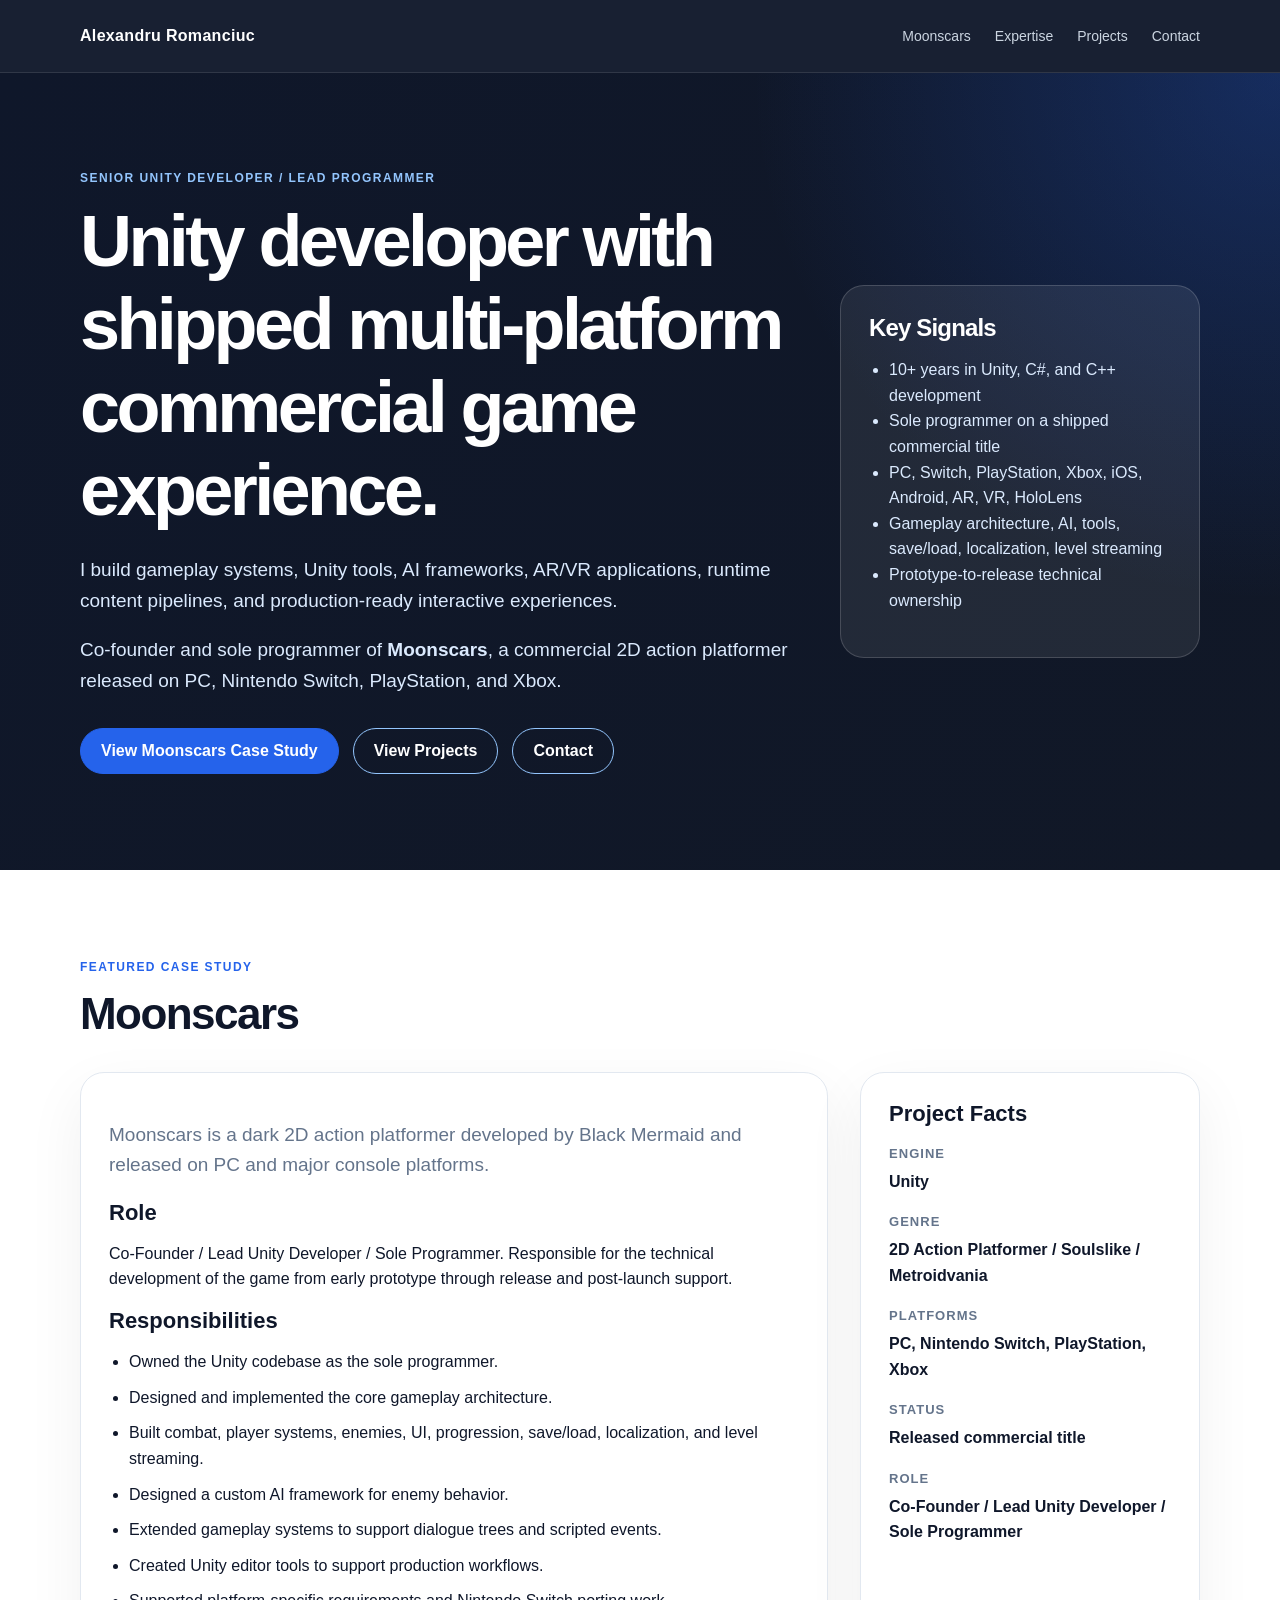
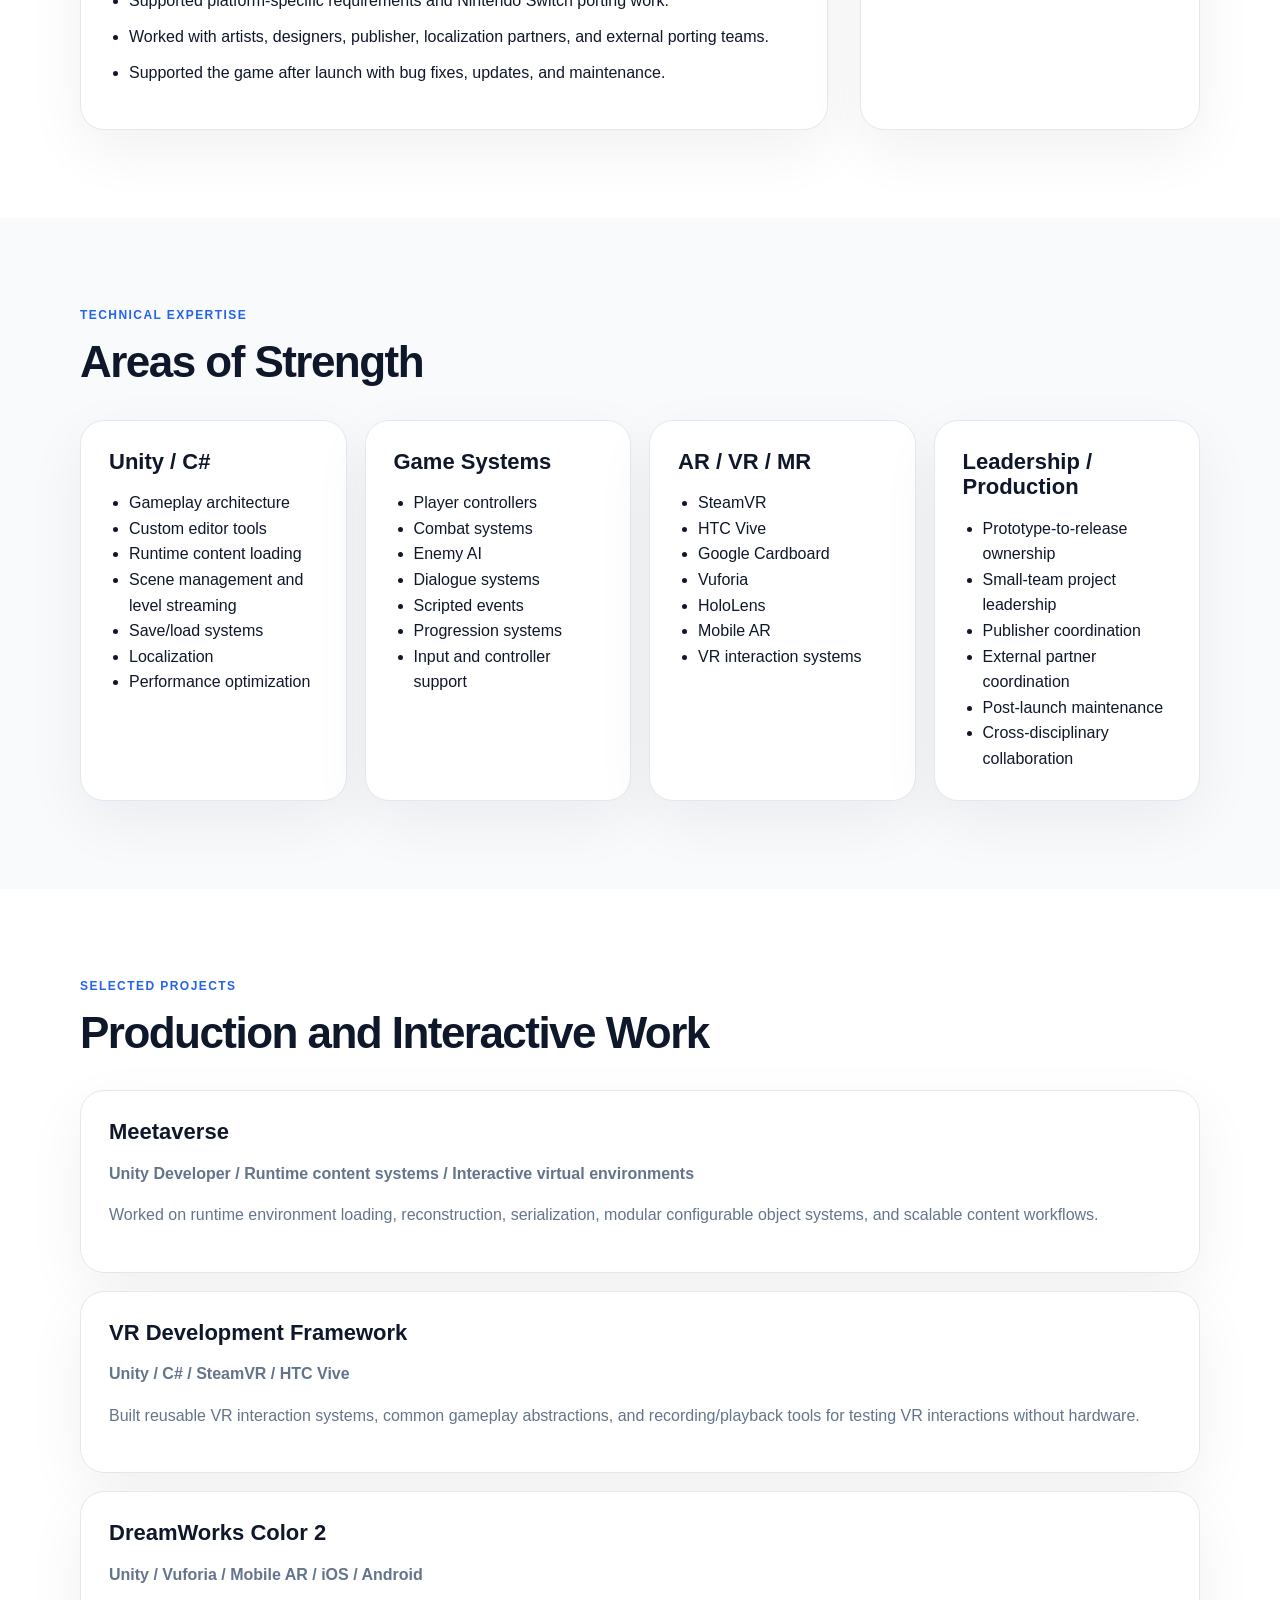
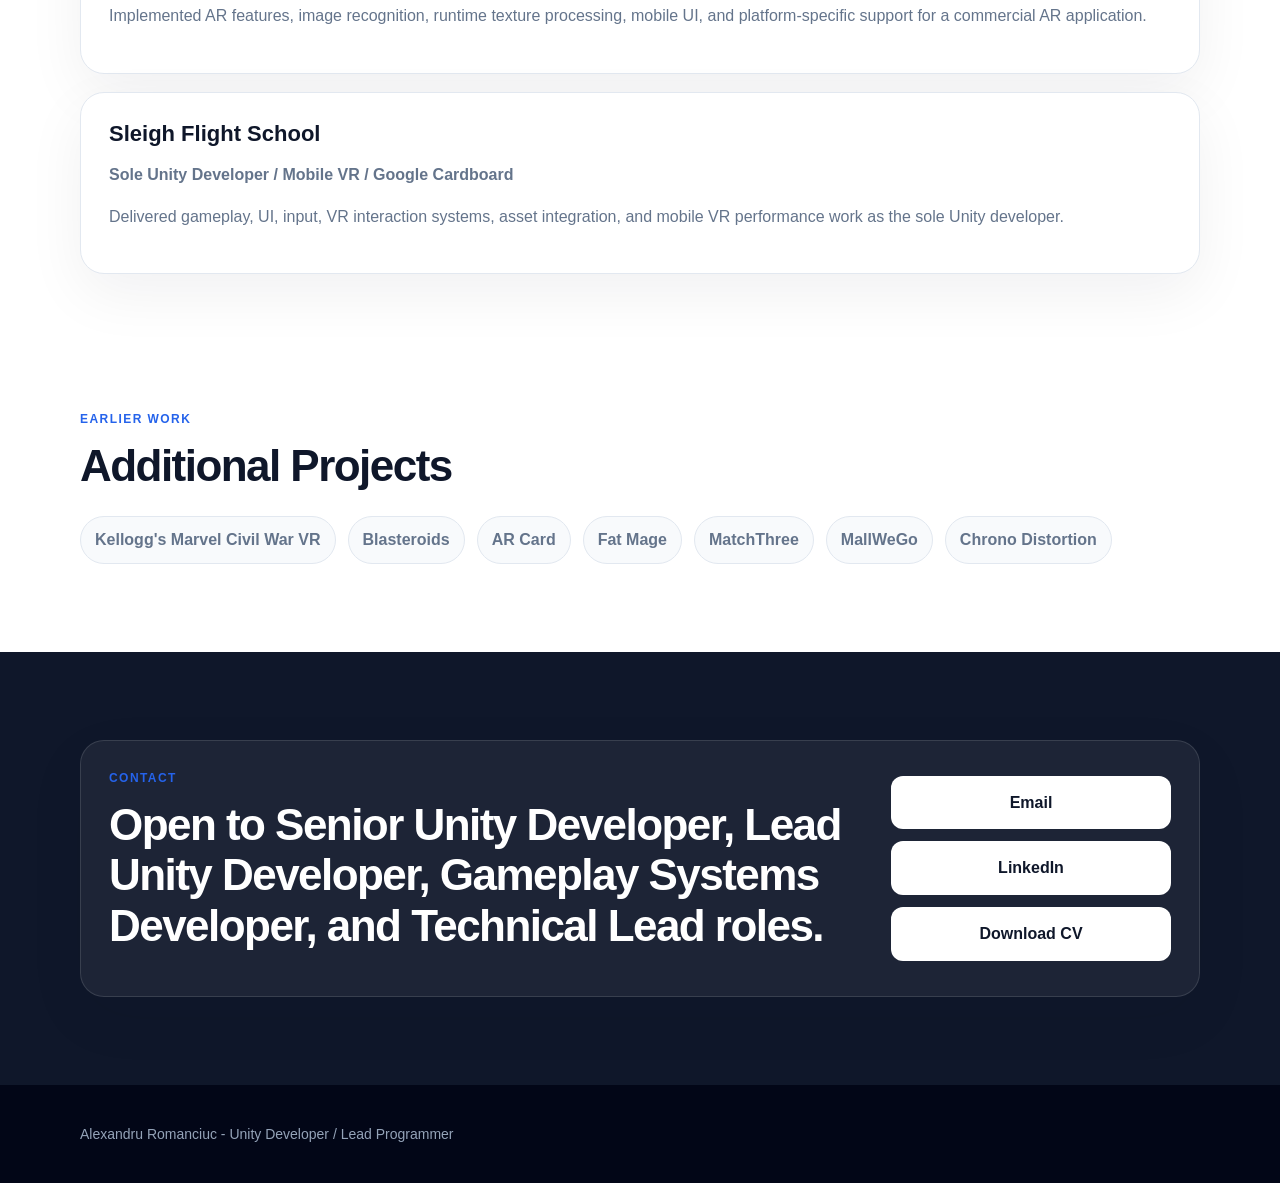
==== demo4/index.html @ 5ffbbf89 "demo4 page" ====
<!DOCTYPE html>
<html lang="en">
<head>
  <meta charset="UTF-8" />
  <meta name="viewport" content="width=device-width, initial-scale=1.0" />
  <title>Alexandru Romanciuc - Senior Unity Developer</title>
  <link rel="stylesheet" href="styles.css" />
</head>
<body>

<header class="site-header">
  <div class="container header-inner">
    <div class="logo">Alexandru Romanciuc</div>

    <nav class="nav">
      <a href="#moonscars">Moonscars</a>
      <a href="#expertise">Expertise</a>
      <a href="#projects">Projects</a>
      <a href="#contact">Contact</a>
    </nav>
  </div>
</header>

<main>

<section class="hero">
  <div class="container hero-grid">
    <div class="hero-content">
      <p class="eyebrow">Senior Unity Developer / Lead Programmer</p>

      <h1>Unity developer with shipped multi-platform commercial game experience.</h1>

      <p class="lead">
        I build gameplay systems, Unity tools, AI frameworks, AR/VR applications,
        runtime content pipelines, and production-ready interactive experiences.
      </p>

      <p class="lead">
        Co-founder and sole programmer of <strong>Moonscars</strong>, a commercial
        2D action platformer released on PC, Nintendo Switch, PlayStation, and Xbox.
      </p>

      <div class="actions">
        <a class="button primary" href="#moonscars">View Moonscars Case Study</a>
        <a class="button" href="#projects">View Projects</a>
        <a class="button" href="#contact">Contact</a>
      </div>
    </div>

    <aside class="hero-card">
      <h2>Key Signals</h2>
      <ul>
        <li>10+ years in Unity, C#, and C++ development</li>
        <li>Sole programmer on a shipped commercial title</li>
        <li>PC, Switch, PlayStation, Xbox, iOS, Android, AR, VR, HoloLens</li>
        <li>Gameplay architecture, AI, tools, save/load, localization, level streaming</li>
        <li>Prototype-to-release technical ownership</li>
      </ul>
    </aside>
  </div>
</section>

<section class="section" id="moonscars">
  <div class="container">
    <p class="eyebrow">Featured Case Study</p>
    <h2>Moonscars</h2>

    <div class="case-grid">
      <div class="case-main">
        <p class="large-text">
          Moonscars is a dark 2D action platformer developed by Black Mermaid and
          released on PC and major console platforms.
        </p>

        <h3>Role</h3>
        <p>
          Co-Founder / Lead Unity Developer / Sole Programmer.
          Responsible for the technical development of the game from early prototype
          through release and post-launch support.
        </p>

        <h3>Responsibilities</h3>
        <ul class="check-list">
          <li>Owned the Unity codebase as the sole programmer.</li>
          <li>Designed and implemented the core gameplay architecture.</li>
          <li>Built combat, player systems, enemies, UI, progression, save/load, localization, and level streaming.</li>
          <li>Designed a custom AI framework for enemy behavior.</li>
          <li>Extended gameplay systems to support dialogue trees and scripted events.</li>
          <li>Created Unity editor tools to support production workflows.</li>
          <li>Supported platform-specific requirements and Nintendo Switch porting work.</li>
          <li>Worked with artists, designers, publisher, localization partners, and external porting teams.</li>
          <li>Supported the game after launch with bug fixes, updates, and maintenance.</li>
        </ul>
      </div>

      <aside class="fact-card">
        <h3>Project Facts</h3>

        <dl>
          <dt>Engine</dt>
          <dd>Unity</dd>

          <dt>Genre</dt>
          <dd>2D Action Platformer / Soulslike / Metroidvania</dd>

          <dt>Platforms</dt>
          <dd>PC, Nintendo Switch, PlayStation, Xbox</dd>

          <dt>Status</dt>
          <dd>Released commercial title</dd>

          <dt>Role</dt>
          <dd>Co-Founder / Lead Unity Developer / Sole Programmer</dd>
        </dl>
      </aside>
    </div>
  </div>
</section>

<section class="section alt" id="expertise">
  <div class="container">
    <p class="eyebrow">Technical Expertise</p>
    <h2>Areas of Strength</h2>

    <div class="expertise-grid">
      <article class="card">
        <h3>Unity / C#</h3>
        <ul>
          <li>Gameplay architecture</li>
          <li>Custom editor tools</li>
          <li>Runtime content loading</li>
          <li>Scene management and level streaming</li>
          <li>Save/load systems</li>
          <li>Localization</li>
          <li>Performance optimization</li>
        </ul>
      </article>

      <article class="card">
        <h3>Game Systems</h3>
        <ul>
          <li>Player controllers</li>
          <li>Combat systems</li>
          <li>Enemy AI</li>
          <li>Dialogue systems</li>
          <li>Scripted events</li>
          <li>Progression systems</li>
          <li>Input and controller support</li>
        </ul>
      </article>

      <article class="card">
        <h3>AR / VR / MR</h3>
        <ul>
          <li>SteamVR</li>
          <li>HTC Vive</li>
          <li>Google Cardboard</li>
          <li>Vuforia</li>
          <li>HoloLens</li>
          <li>Mobile AR</li>
          <li>VR interaction systems</li>
        </ul>
      </article>

      <article class="card">
        <h3>Leadership / Production</h3>
        <ul>
          <li>Prototype-to-release ownership</li>
          <li>Small-team project leadership</li>
          <li>Publisher coordination</li>
          <li>External partner coordination</li>
          <li>Post-launch maintenance</li>
          <li>Cross-disciplinary collaboration</li>
        </ul>
      </article>
    </div>
  </div>
</section>

<section class="section" id="projects">
  <div class="container">
    <p class="eyebrow">Selected Projects</p>
    <h2>Production and Interactive Work</h2>

    <div class="project-list">
      <article class="project">
        <h3>Meetaverse</h3>
        <p class="meta">Unity Developer / Runtime content systems / Interactive virtual environments</p>
        <p>
          Worked on runtime environment loading, reconstruction, serialization,
          modular configurable object systems, and scalable content workflows.
        </p>
      </article>

      <article class="project">
        <h3>VR Development Framework</h3>
        <p class="meta">Unity / C# / SteamVR / HTC Vive</p>
        <p>
          Built reusable VR interaction systems, common gameplay abstractions,
          and recording/playback tools for testing VR interactions without hardware.
        </p>
      </article>

      <article class="project">
        <h3>DreamWorks Color 2</h3>
        <p class="meta">Unity / Vuforia / Mobile AR / iOS / Android</p>
        <p>
          Implemented AR features, image recognition, runtime texture processing,
          mobile UI, and platform-specific support for a commercial AR application.
        </p>
      </article>

      <article class="project">
        <h3>Sleigh Flight School</h3>
        <p class="meta">Sole Unity Developer / Mobile VR / Google Cardboard</p>
        <p>
          Delivered gameplay, UI, input, VR interaction systems, asset integration,
          and mobile VR performance work as the sole Unity developer.
        </p>
      </article>
    </div>
  </div>
</section>

<section class="section compact">
  <div class="container">
    <p class="eyebrow">Earlier Work</p>
    <h2>Additional Projects</h2>

    <div class="tags">
      <span>Kellogg's Marvel Civil War VR</span>
      <span>Blasteroids</span>
      <span>AR Card</span>
      <span>Fat Mage</span>
      <span>MatchThree</span>
      <span>MallWeGo</span>
      <span>Chrono Distortion</span>
    </div>
  </div>
</section>

<section class="section contact" id="contact">
  <div class="container contact-box">
    <div>
      <p class="eyebrow">Contact</p>
      <h2>Open to Senior Unity Developer, Lead Unity Developer, Gameplay Systems Developer, and Technical Lead roles.</h2>
    </div>

    <div class="contact-links">
      <a href="mailto:alex@example.com">Email</a>
      <a href="#">LinkedIn</a>
      <a href="#">Download CV</a>
    </div>
  </div>
</section>

</main>

<footer class="footer">
  <div class="container">
    <p>Alexandru Romanciuc - Unity Developer / Lead Programmer</p>
  </div>
</footer>

</body>
</html>
---- demo4/styles.css ----
:root {
  --bg: #0f172a;
  --bg-dark: #020617;
  --panel: #ffffff;
  --panel-soft: #f8fafc;
  --text: #0f172a;
  --muted: #64748b;
  --line: #e2e8f0;
  --accent: #2563eb;
  --accent-dark: #1d4ed8;
  --white: #ffffff;
}

* {
  box-sizing: border-box;
}

html {
  scroll-behavior: smooth;
}

body {
  margin: 0;
  font-family: Arial, Helvetica, sans-serif;
  color: var(--text);
  background: var(--panel);
  line-height: 1.6;
}

a {
  color: inherit;
  text-decoration: none;
}

.container {
  width: min(1120px, calc(100% - 40px));
  margin: 0 auto;
}

.site-header {
  position: sticky;
  top: 0;
  z-index: 20;
  background: rgba(15, 23, 42, 0.96);
  color: var(--white);
  border-bottom: 1px solid rgba(255, 255, 255, 0.1);
}

.header-inner {
  min-height: 72px;
  display: flex;
  align-items: center;
  justify-content: space-between;
}

.logo {
  font-weight: 700;
  letter-spacing: 0.02em;
}

.nav {
  display: flex;
  gap: 24px;
  font-size: 14px;
}

.nav a {
  color: #cbd5e1;
}

.nav a:hover {
  color: var(--white);
}

.hero {
  background:
    radial-gradient(circle at top right, rgba(37, 99, 235, 0.28), transparent 35%),
    linear-gradient(135deg, #0f172a, #111827);
  color: var(--white);
  padding: 96px 0;
}

.hero-grid {
  display: grid;
  grid-template-columns: minmax(0, 1fr) 360px;
  gap: 48px;
  align-items: center;
}

.eyebrow {
  margin: 0 0 12px;
  color: var(--accent);
  font-weight: 700;
  text-transform: uppercase;
  letter-spacing: 0.12em;
  font-size: 12px;
}

.hero .eyebrow {
  color: #93c5fd;
}

h1,
h2,
h3 {
  line-height: 1.15;
  margin-top: 0;
}

h1 {
  font-size: clamp(42px, 6vw, 72px);
  margin-bottom: 24px;
  letter-spacing: -0.05em;
}

h2 {
  font-size: clamp(30px, 4vw, 44px);
  margin-bottom: 16px;
  letter-spacing: -0.035em;
}

h3 {
  font-size: 22px;
  margin-bottom: 12px;
}

.lead {
  max-width: 760px;
  font-size: 19px;
  color: #dbeafe;
}

.large-text {
  font-size: 19px;
  color: var(--muted);
}

.actions {
  display: flex;
  flex-wrap: wrap;
  gap: 14px;
  margin-top: 32px;
}

.button {
  display: inline-flex;
  align-items: center;
  justify-content: center;
  min-height: 46px;
  padding: 0 20px;
  border: 1px solid #93c5fd;
  border-radius: 999px;
  color: var(--white);
  font-weight: 700;
}

.button.primary {
  background: var(--accent);
  border-color: var(--accent);
}

.button:hover {
  background: rgba(255, 255, 255, 0.1);
}

.button.primary:hover {
  background: var(--accent-dark);
}

.hero-card {
  background: rgba(255, 255, 255, 0.08);
  border: 1px solid rgba(255, 255, 255, 0.16);
  border-radius: 24px;
  padding: 28px;
}

.hero-card h2 {
  font-size: 24px;
}

.hero-card ul {
  padding-left: 20px;
  color: #dbeafe;
}

.section {
  padding: 88px 0;
}

.section.alt {
  background: var(--panel-soft);
}

.section.compact {
  padding-top: 48px;
}

.case-grid {
  display: grid;
  grid-template-columns: minmax(0, 1fr) 340px;
  gap: 32px;
  margin-top: 32px;
}

.case-main,
.fact-card,
.card,
.project,
.contact-box {
  background: var(--panel);
  border: 1px solid var(--line);
  border-radius: 24px;
  padding: 28px;
  box-shadow: 0 20px 60px rgba(15, 23, 42, 0.06);
}

.check-list {
  padding-left: 20px;
}

.check-list li {
  margin-bottom: 10px;
}

.fact-card dl {
  margin: 0;
}

.fact-card dt {
  margin-top: 18px;
  font-size: 13px;
  color: var(--muted);
  text-transform: uppercase;
  letter-spacing: 0.08em;
  font-weight: 700;
}

.fact-card dd {
  margin: 4px 0 0;
  font-weight: 700;
}

.expertise-grid {
  display: grid;
  grid-template-columns: repeat(4, minmax(0, 1fr));
  gap: 18px;
  margin-top: 32px;
}

.card ul {
  padding-left: 20px;
  margin-bottom: 0;
}

.project-list {
  display: grid;
  gap: 18px;
  margin-top: 32px;
}

.project p {
  color: var(--muted);
}

.meta {
  color: var(--muted);
  font-weight: 700;
}

.tags {
  display: flex;
  flex-wrap: wrap;
  gap: 12px;
  margin-top: 24px;
}

.tags span {
  padding: 10px 14px;
  border: 1px solid var(--line);
  border-radius: 999px;
  background: var(--panel-soft);
  color: var(--muted);
  font-weight: 700;
}

.contact {
  background: var(--bg);
  color: var(--white);
}

.contact-box {
  background: rgba(255, 255, 255, 0.06);
  border-color: rgba(255, 255, 255, 0.12);
  display: grid;
  grid-template-columns: minmax(0, 1fr) 280px;
  gap: 32px;
  align-items: center;
}

.contact-links {
  display: grid;
  gap: 12px;
}

.contact-links a {
  display: block;
  padding: 14px 18px;
  border-radius: 12px;
  background: var(--white);
  color: var(--text);
  font-weight: 700;
  text-align: center;
}

.footer {
  background: var(--bg-dark);
  color: #94a3b8;
  padding: 24px 0;
  font-size: 14px;
}

@media (max-width: 900px) {
  .hero-grid,
  .case-grid,
  .contact-box {
    grid-template-columns: 1fr;
  }

  .expertise-grid {
    grid-template-columns: repeat(2, minmax(0, 1fr));
  }

  .nav {
    display: none;
  }
}

@media (max-width: 600px) {
  .container {
    width: min(100% - 28px, 1120px);
  }

  .hero,
  .section {
    padding: 56px 0;
  }

  .expertise-grid {
    grid-template-columns: 1fr;
  }
}
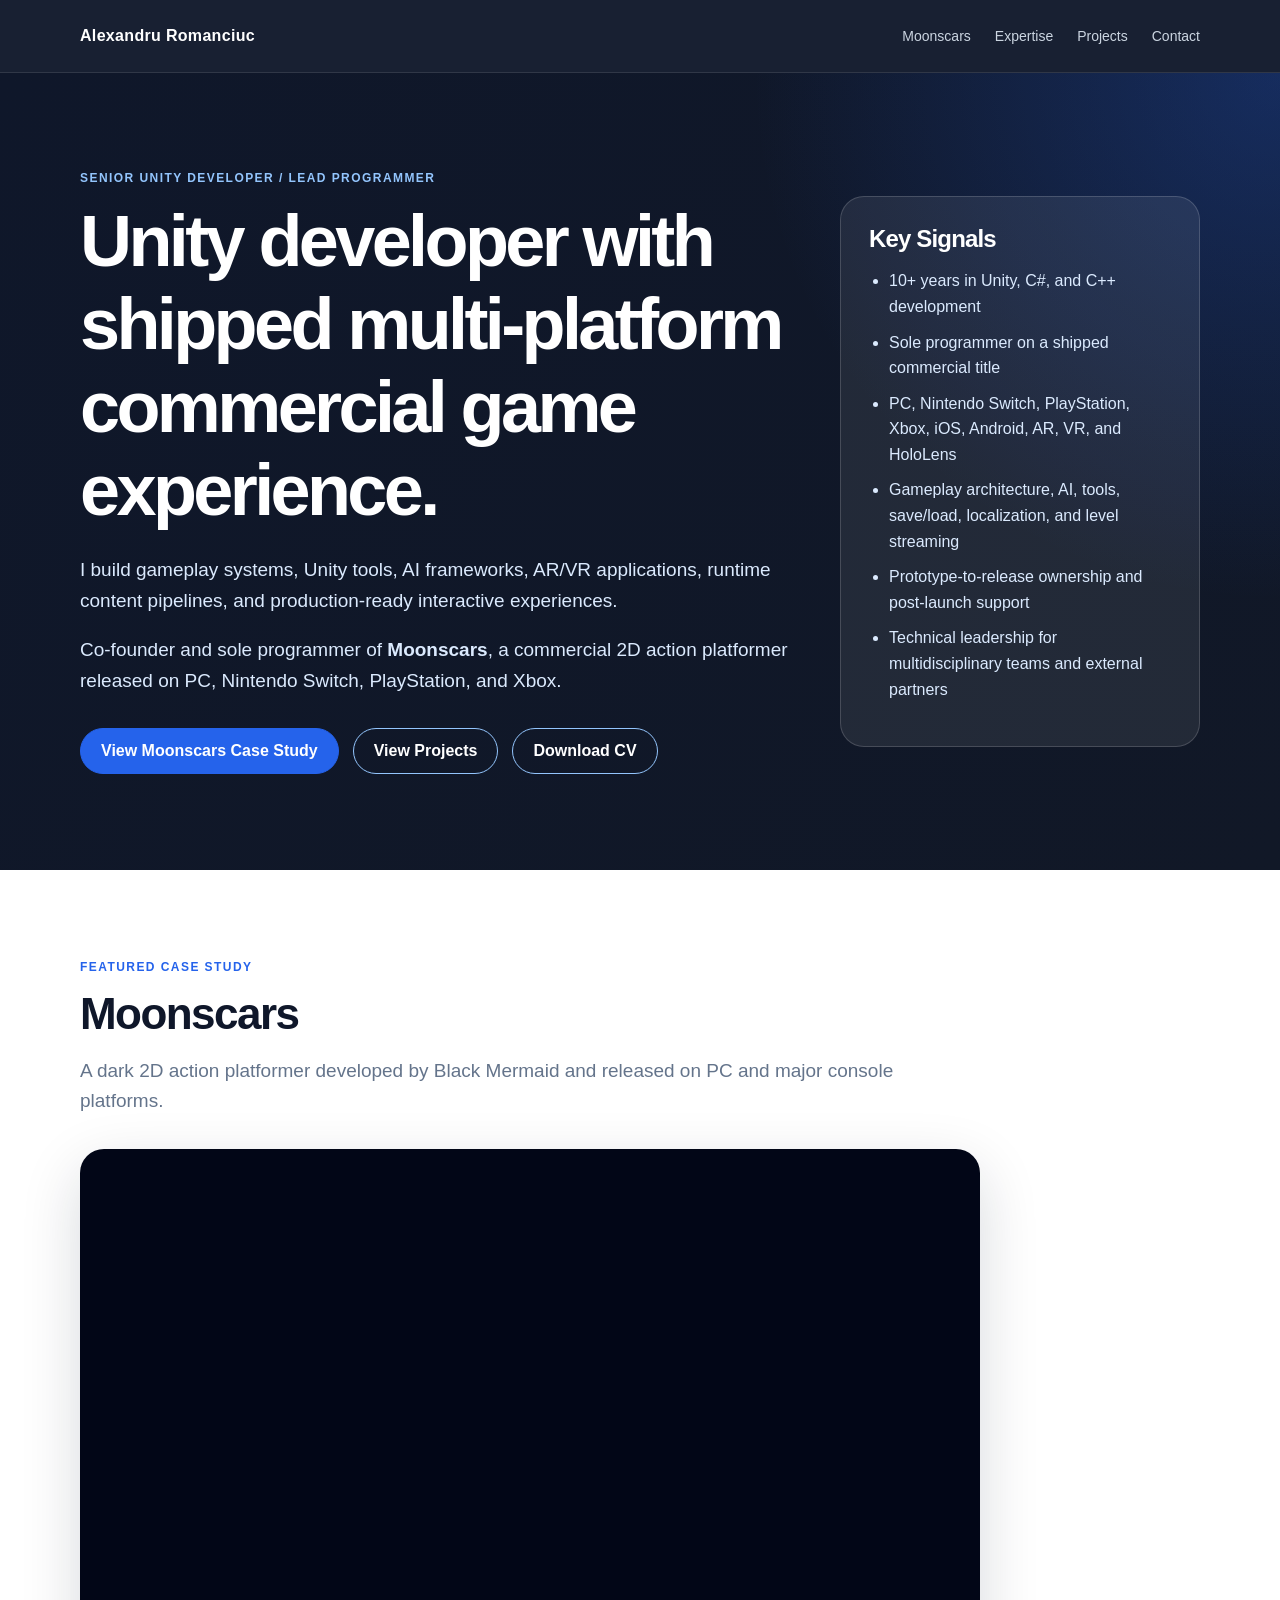
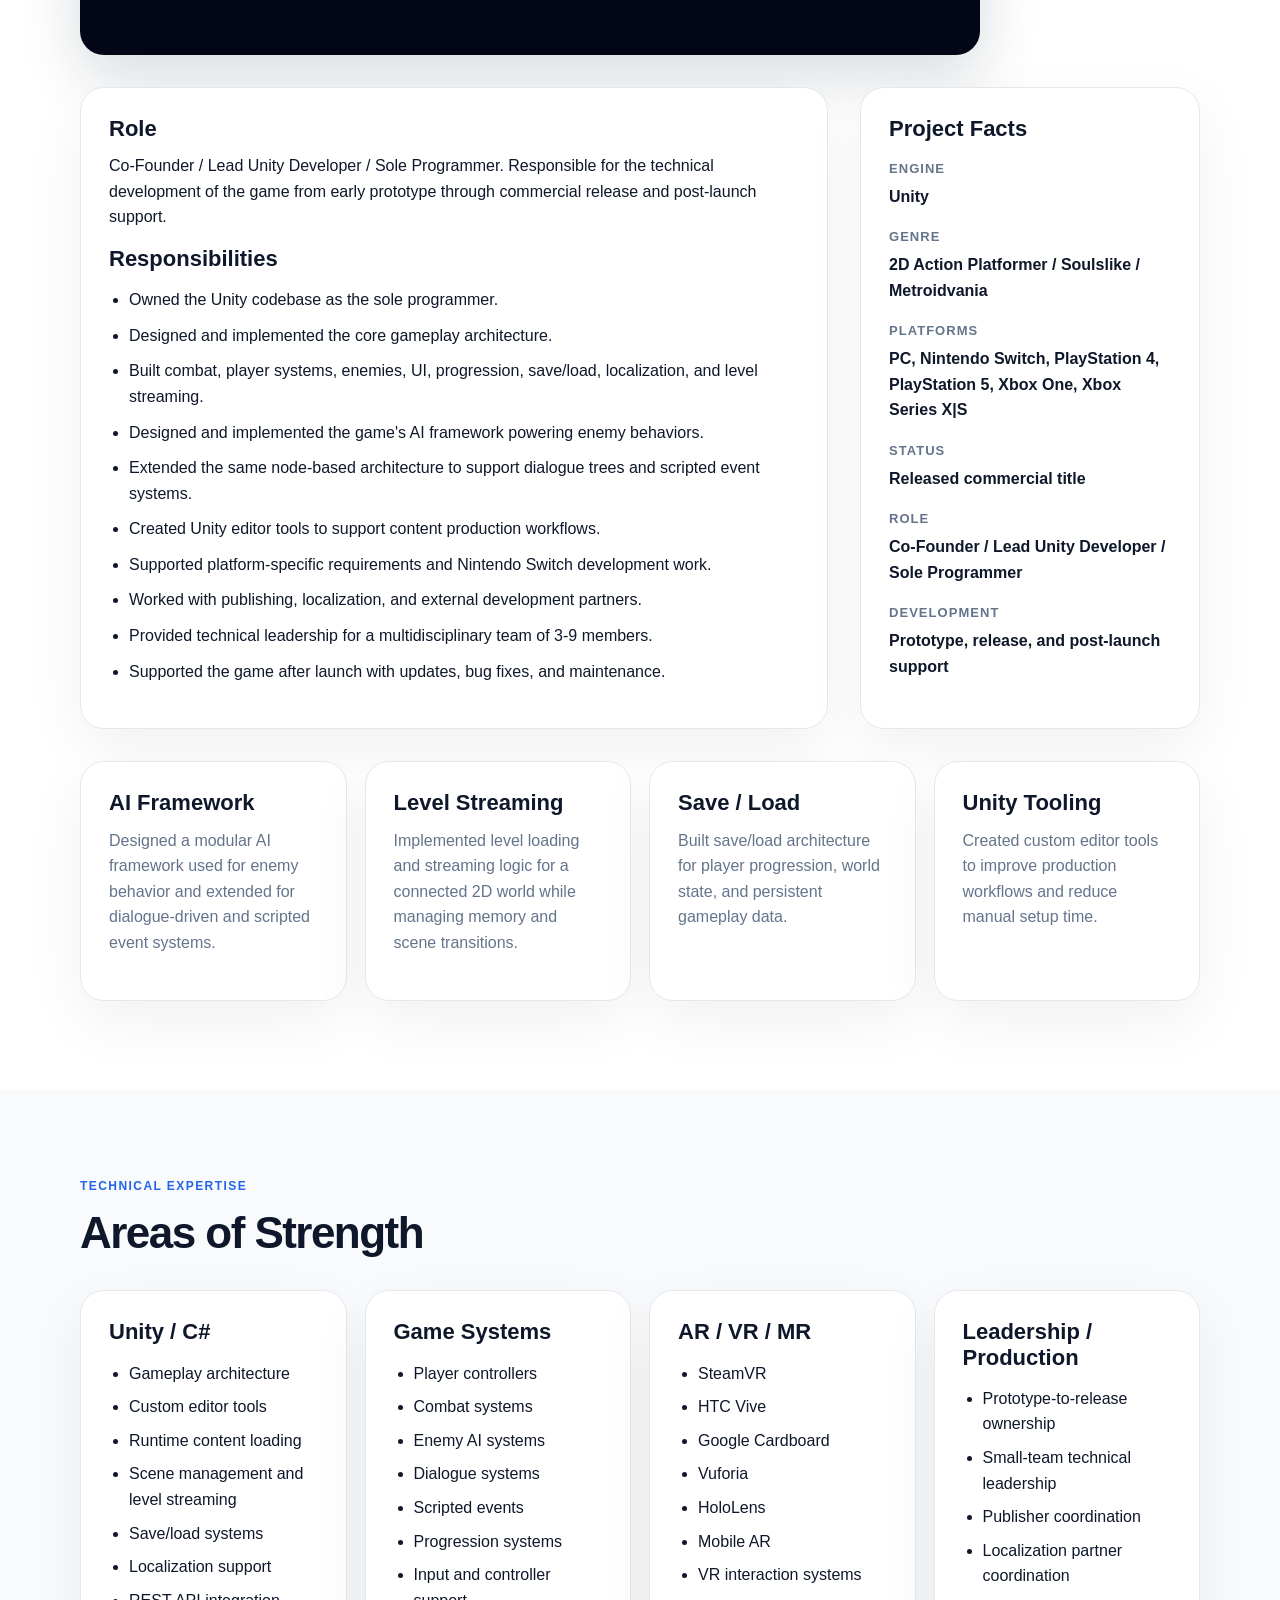
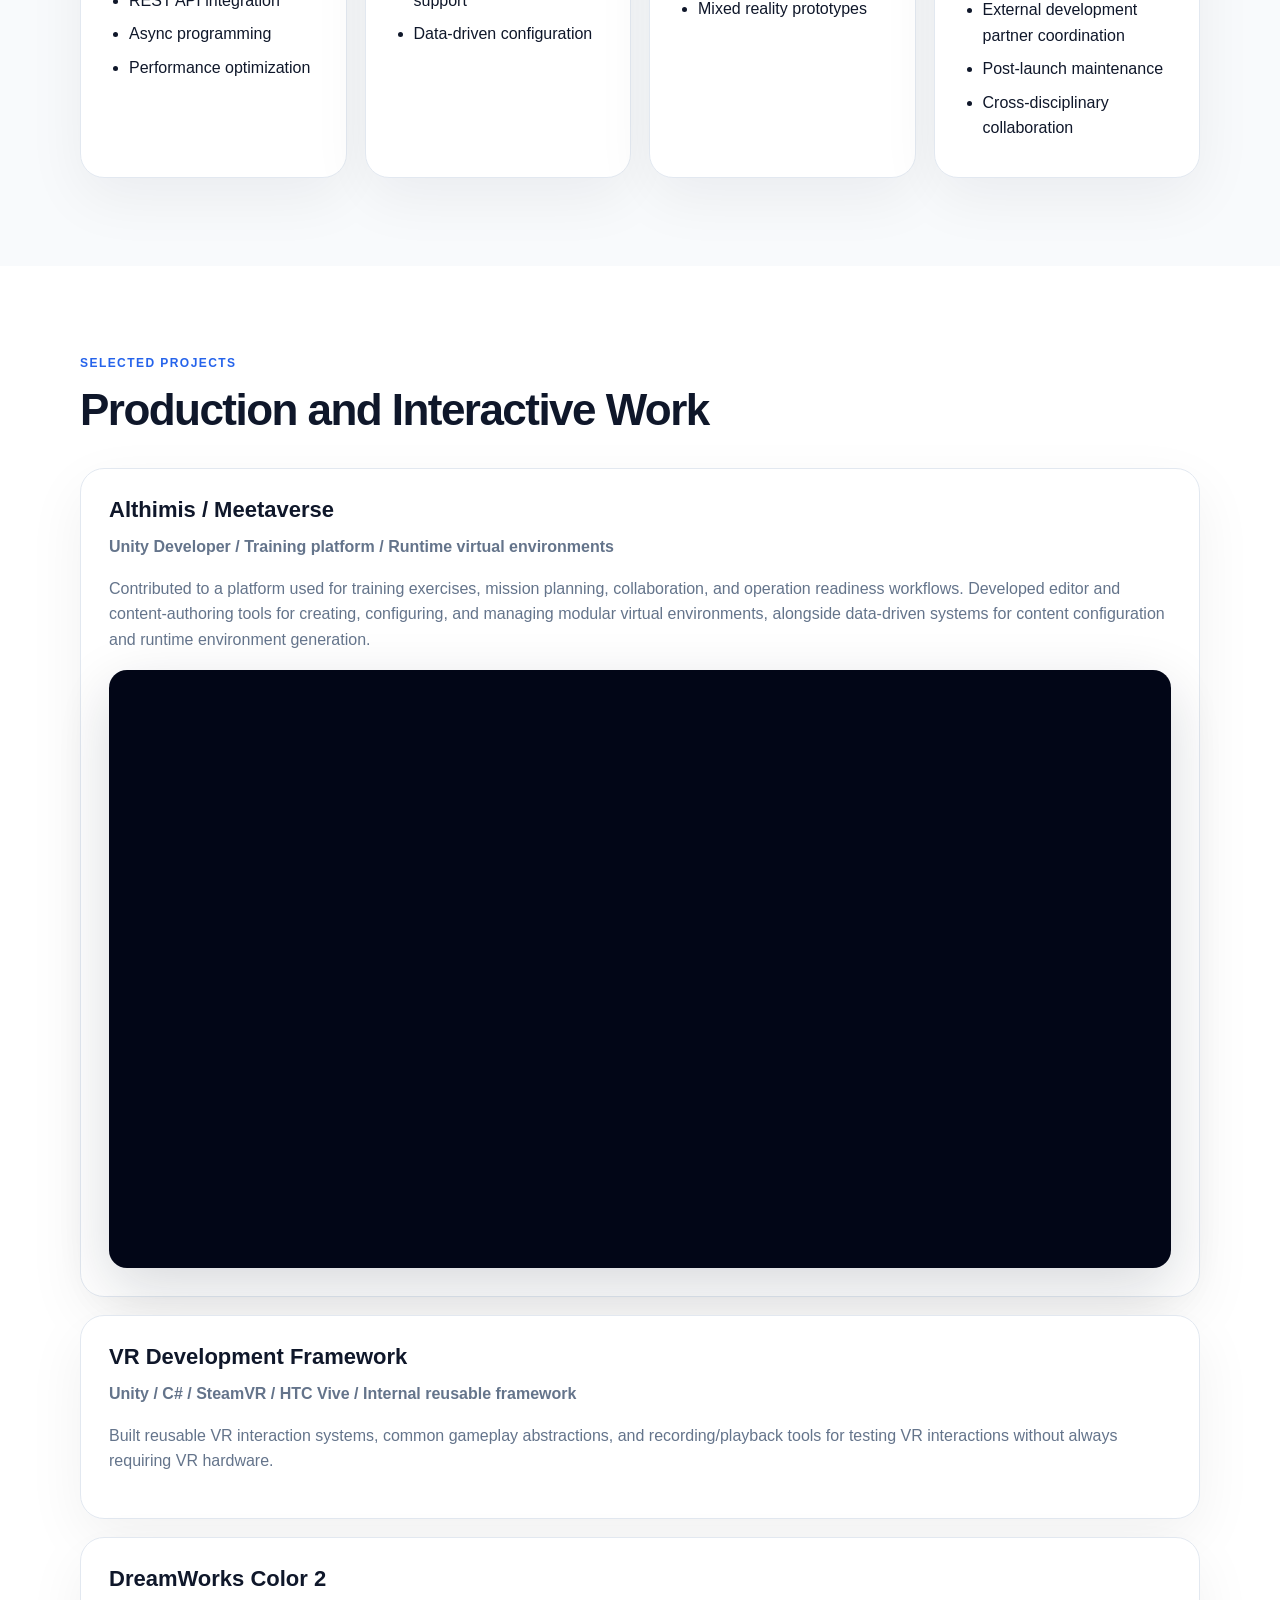
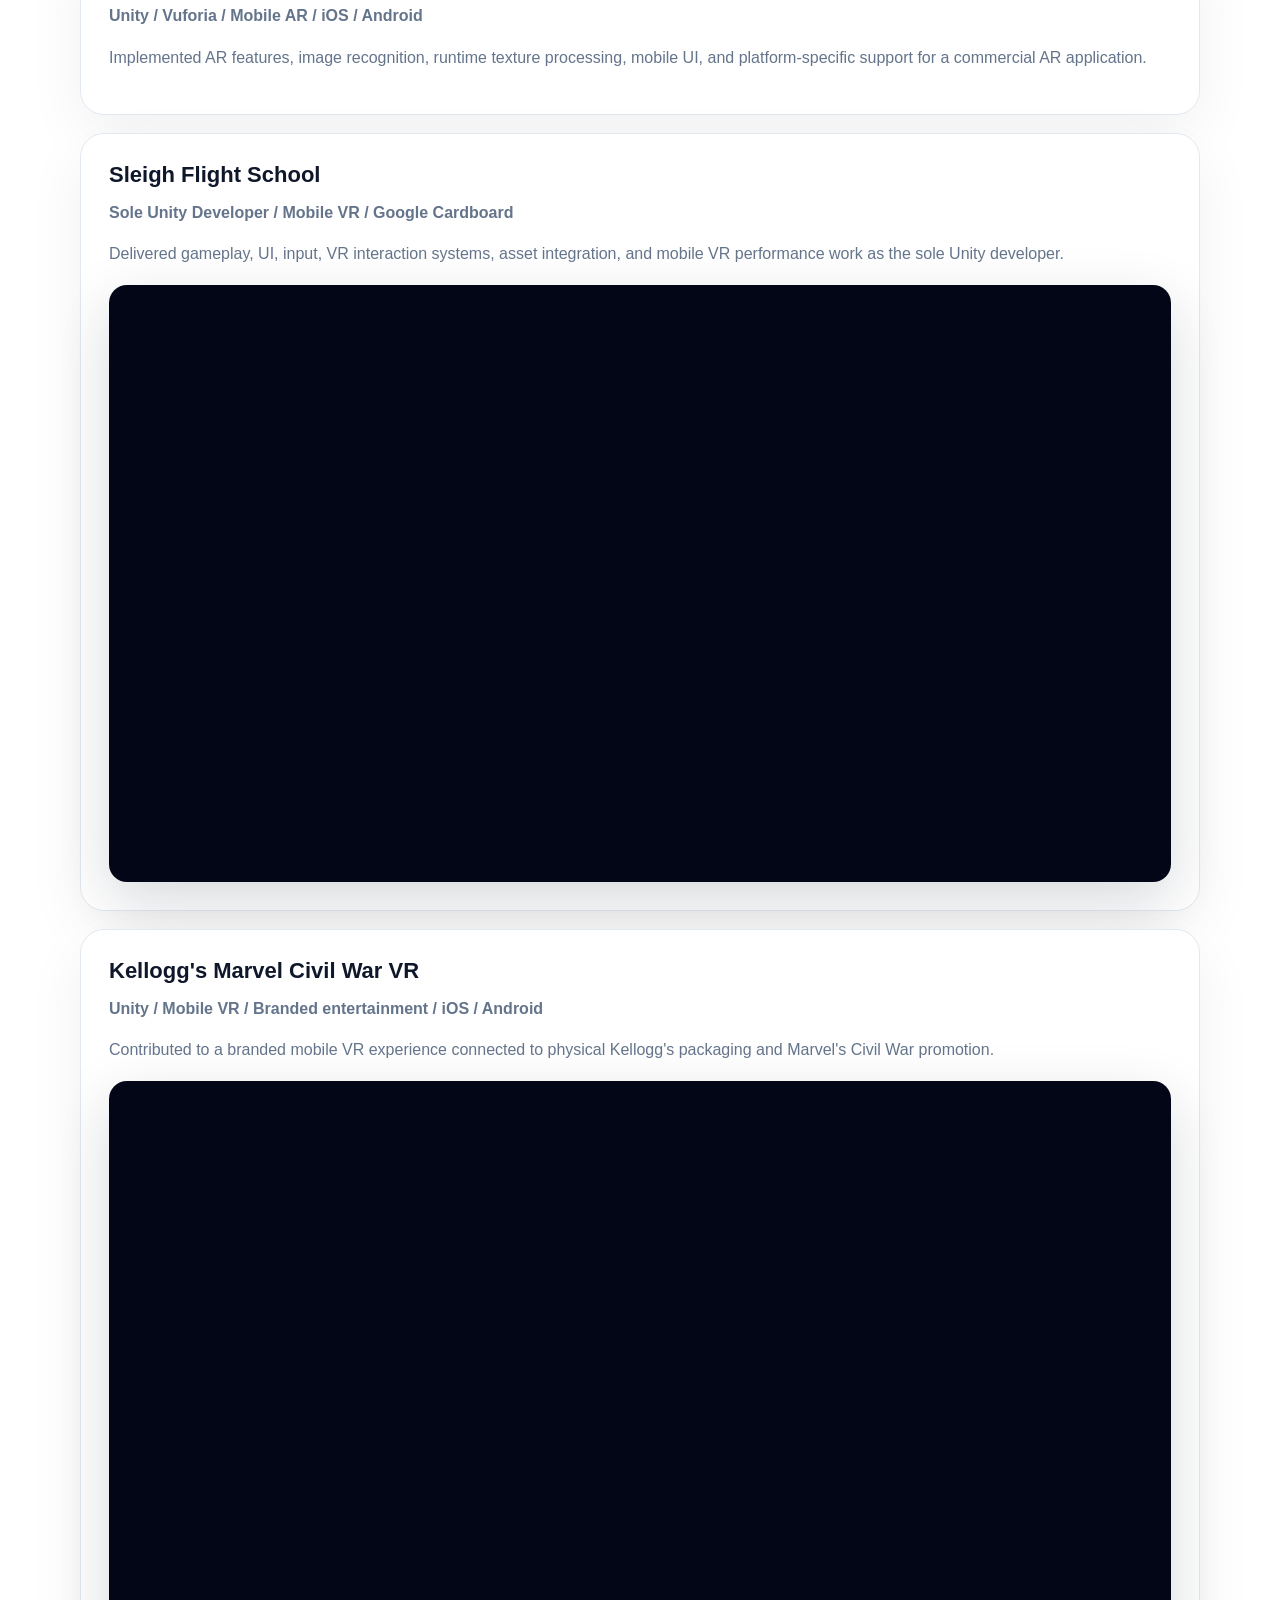
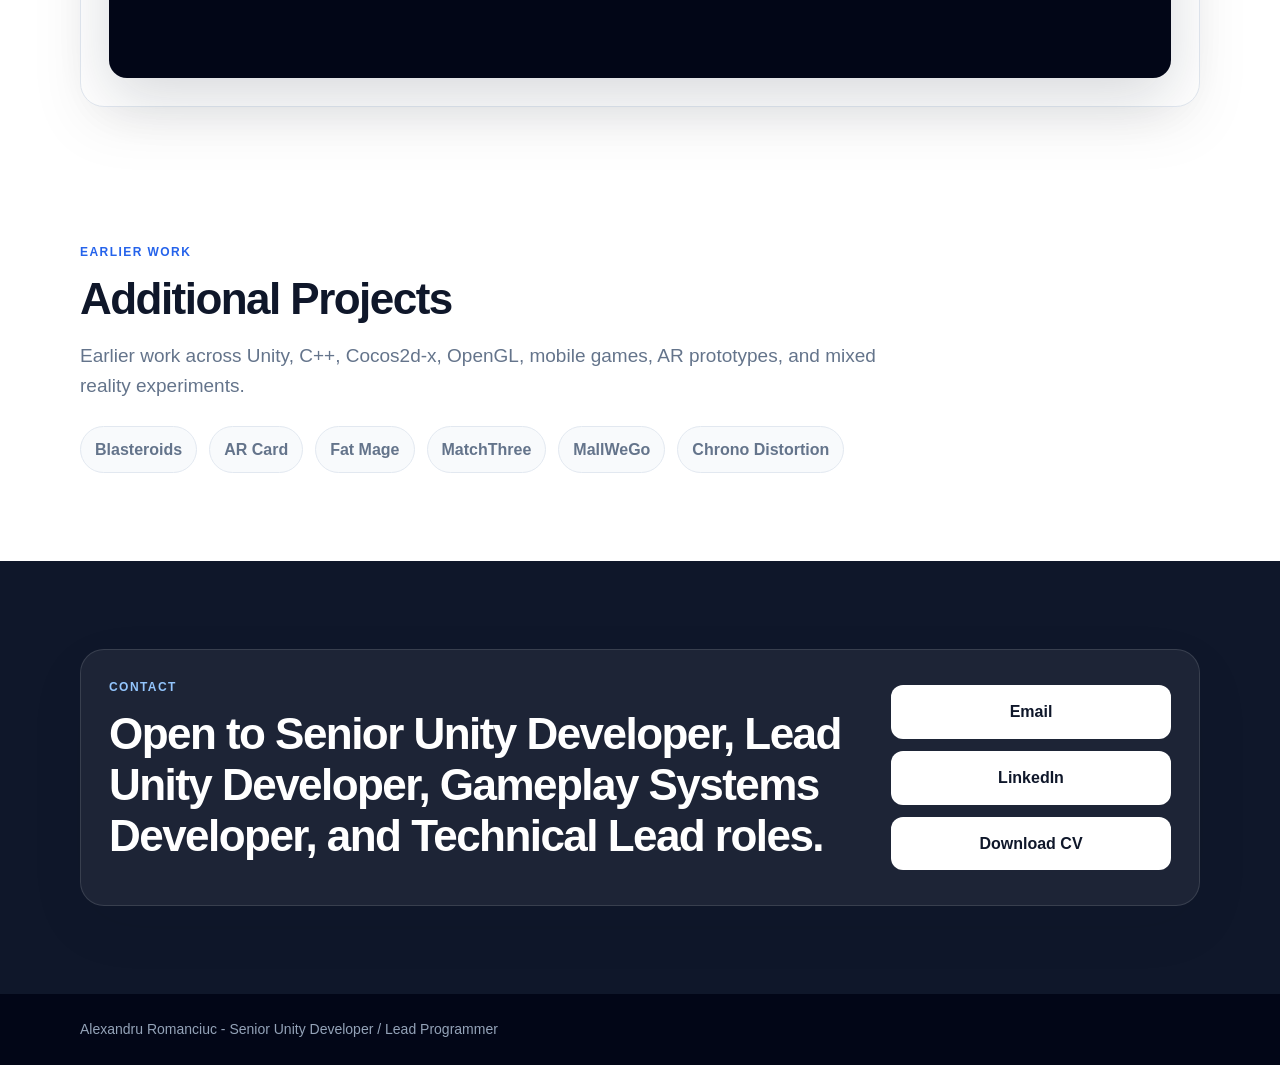
==== commit d491a8fa: "demo4 page upd" ====
--- a/demo4/index.html
+++ b/demo4/index.html
@@ -3,14 +3,21 @@
 <head>
   <meta charset="UTF-8" />
   <meta name="viewport" content="width=device-width, initial-scale=1.0" />
+
   <title>Alexandru Romanciuc - Senior Unity Developer</title>
+
+  <meta
+    name="description"
+    content="Senior Unity Developer / Lead Programmer with 10+ years of experience in Unity, gameplay systems, AI, tools, AR/VR, and shipped multi-platform games."
+  />
+
   <link rel="stylesheet" href="styles.css" />
 </head>
 <body>
 
 <header class="site-header">
   <div class="container header-inner">
-    <div class="logo">Alexandru Romanciuc</div>
+    <a class="logo" href="#">Alexandru Romanciuc</a>
 
     <nav class="nav">
       <a href="#moonscars">Moonscars</a>
@@ -43,18 +50,20 @@
       <div class="actions">
         <a class="button primary" href="#moonscars">View Moonscars Case Study</a>
         <a class="button" href="#projects">View Projects</a>
-        <a class="button" href="#contact">Contact</a>
+        <a class="button" href="../cv/Alexandru-Romanciuc-CV.pdf">Download CV</a>
       </div>
     </div>
 
     <aside class="hero-card">
       <h2>Key Signals</h2>
+
       <ul>
         <li>10+ years in Unity, C#, and C++ development</li>
         <li>Sole programmer on a shipped commercial title</li>
-        <li>PC, Switch, PlayStation, Xbox, iOS, Android, AR, VR, HoloLens</li>
-        <li>Gameplay architecture, AI, tools, save/load, localization, level streaming</li>
-        <li>Prototype-to-release technical ownership</li>
+        <li>PC, Nintendo Switch, PlayStation, Xbox, iOS, Android, AR, VR, and HoloLens</li>
+        <li>Gameplay architecture, AI, tools, save/load, localization, and level streaming</li>
+        <li>Prototype-to-release ownership and post-launch support</li>
+        <li>Technical leadership for multidisciplinary teams and external partners</li>
       </ul>
     </aside>
   </div>
@@ -65,31 +74,43 @@
     <p class="eyebrow">Featured Case Study</p>
     <h2>Moonscars</h2>
 
+    <p class="section-lead">
+      A dark 2D action platformer developed by Black Mermaid and released on PC
+      and major console platforms.
+    </p>
+
+    <div class="video-card single-video">
+      <iframe
+        src="https://www.youtube.com/embed/JTDm48PskDA"
+        title="Moonscars trailer / gameplay video"
+        allow="accelerometer; autoplay; clipboard-write; encrypted-media; gyroscope; picture-in-picture"
+        allowfullscreen>
+      </iframe>
+    </div>
+
     <div class="case-grid">
       <div class="case-main">
-        <p class="large-text">
-          Moonscars is a dark 2D action platformer developed by Black Mermaid and
-          released on PC and major console platforms.
-        </p>
-
         <h3>Role</h3>
+
         <p>
           Co-Founder / Lead Unity Developer / Sole Programmer.
           Responsible for the technical development of the game from early prototype
-          through release and post-launch support.
+          through commercial release and post-launch support.
         </p>
 
         <h3>Responsibilities</h3>
+
         <ul class="check-list">
           <li>Owned the Unity codebase as the sole programmer.</li>
           <li>Designed and implemented the core gameplay architecture.</li>
           <li>Built combat, player systems, enemies, UI, progression, save/load, localization, and level streaming.</li>
-          <li>Designed a custom AI framework for enemy behavior.</li>
-          <li>Extended gameplay systems to support dialogue trees and scripted events.</li>
-          <li>Created Unity editor tools to support production workflows.</li>
-          <li>Supported platform-specific requirements and Nintendo Switch porting work.</li>
-          <li>Worked with artists, designers, publisher, localization partners, and external porting teams.</li>
-          <li>Supported the game after launch with bug fixes, updates, and maintenance.</li>
+          <li>Designed and implemented the game's AI framework powering enemy behaviors.</li>
+          <li>Extended the same node-based architecture to support dialogue trees and scripted event systems.</li>
+          <li>Created Unity editor tools to support content production workflows.</li>
+          <li>Supported platform-specific requirements and Nintendo Switch development work.</li>
+          <li>Worked with publishing, localization, and external development partners.</li>
+          <li>Provided technical leadership for a multidisciplinary team of 3-9 members.</li>
+          <li>Supported the game after launch with updates, bug fixes, and maintenance.</li>
         </ul>
       </div>
 
@@ -104,16 +125,53 @@
           <dd>2D Action Platformer / Soulslike / Metroidvania</dd>
 
           <dt>Platforms</dt>
-          <dd>PC, Nintendo Switch, PlayStation, Xbox</dd>
+          <dd>PC, Nintendo Switch, PlayStation 4, PlayStation 5, Xbox One, Xbox Series X|S</dd>
 
           <dt>Status</dt>
           <dd>Released commercial title</dd>
 
           <dt>Role</dt>
           <dd>Co-Founder / Lead Unity Developer / Sole Programmer</dd>
+
+          <dt>Development</dt>
+          <dd>Prototype, release, and post-launch support</dd>
         </dl>
       </aside>
     </div>
+
+    <div class="technical-cards">
+      <article class="card">
+        <h3>AI Framework</h3>
+        <p>
+          Designed a modular AI framework used for enemy behavior and extended
+          for dialogue-driven and scripted event systems.
+        </p>
+      </article>
+
+      <article class="card">
+        <h3>Level Streaming</h3>
+        <p>
+          Implemented level loading and streaming logic for a connected 2D world
+          while managing memory and scene transitions.
+        </p>
+      </article>
+
+      <article class="card">
+        <h3>Save / Load</h3>
+        <p>
+          Built save/load architecture for player progression, world state,
+          and persistent gameplay data.
+        </p>
+      </article>
+
+      <article class="card">
+        <h3>Unity Tooling</h3>
+        <p>
+          Created custom editor tools to improve production workflows and reduce
+          manual setup time.
+        </p>
+      </article>
+    </div>
   </div>
 </section>
 
@@ -125,32 +183,38 @@
     <div class="expertise-grid">
       <article class="card">
         <h3>Unity / C#</h3>
+
         <ul>
           <li>Gameplay architecture</li>
           <li>Custom editor tools</li>
           <li>Runtime content loading</li>
           <li>Scene management and level streaming</li>
           <li>Save/load systems</li>
-          <li>Localization</li>
+          <li>Localization support</li>
+          <li>REST API integration</li>
+          <li>Async programming</li>
           <li>Performance optimization</li>
         </ul>
       </article>
 
       <article class="card">
         <h3>Game Systems</h3>
+
         <ul>
           <li>Player controllers</li>
           <li>Combat systems</li>
-          <li>Enemy AI</li>
+          <li>Enemy AI systems</li>
           <li>Dialogue systems</li>
           <li>Scripted events</li>
           <li>Progression systems</li>
           <li>Input and controller support</li>
+          <li>Data-driven configuration</li>
         </ul>
       </article>
 
       <article class="card">
         <h3>AR / VR / MR</h3>
+
         <ul>
           <li>SteamVR</li>
           <li>HTC Vive</li>
@@ -159,16 +223,19 @@
           <li>HoloLens</li>
           <li>Mobile AR</li>
           <li>VR interaction systems</li>
+          <li>Mixed reality prototypes</li>
         </ul>
       </article>
 
       <article class="card">
         <h3>Leadership / Production</h3>
+
         <ul>
           <li>Prototype-to-release ownership</li>
-          <li>Small-team project leadership</li>
+          <li>Small-team technical leadership</li>
           <li>Publisher coordination</li>
-          <li>External partner coordination</li>
+          <li>Localization partner coordination</li>
+          <li>External development partner coordination</li>
           <li>Post-launch maintenance</li>
           <li>Cross-disciplinary collaboration</li>
         </ul>
@@ -183,27 +250,50 @@
     <h2>Production and Interactive Work</h2>
 
     <div class="project-list">
-      <article class="project">
-        <h3>Meetaverse</h3>
-        <p class="meta">Unity Developer / Runtime content systems / Interactive virtual environments</p>
-        <p>
-          Worked on runtime environment loading, reconstruction, serialization,
-          modular configurable object systems, and scalable content workflows.
-        </p>
-      </article>
-
-      <article class="project">
-        <h3>VR Development Framework</h3>
-        <p class="meta">Unity / C# / SteamVR / HTC Vive</p>
+
+      <article class="project">
+        <div class="project-head">
+          <h3>Althimis / Meetaverse</h3>
+          <p class="meta">Unity Developer / Training platform / Runtime virtual environments</p>
+        </div>
+
+        <p>
+          Contributed to a platform used for training exercises, mission planning,
+          collaboration, and operation readiness workflows. Developed editor and
+          content-authoring tools for creating, configuring, and managing modular
+          virtual environments, alongside data-driven systems for content configuration
+          and runtime environment generation.
+        </p>
+
+        <div class="small-video">
+          <iframe
+            src="https://www.youtube.com/embed/Mrf3_714GKU"
+            title="Althimis / Meetaverse demo video"
+            allow="accelerometer; autoplay; clipboard-write; encrypted-media; gyroscope; picture-in-picture"
+            allowfullscreen>
+          </iframe>
+        </div>
+      </article>
+
+      <article class="project">
+        <div class="project-head">
+          <h3>VR Development Framework</h3>
+          <p class="meta">Unity / C# / SteamVR / HTC Vive / Internal reusable framework</p>
+        </div>
+
         <p>
           Built reusable VR interaction systems, common gameplay abstractions,
-          and recording/playback tools for testing VR interactions without hardware.
-        </p>
-      </article>
-
-      <article class="project">
-        <h3>DreamWorks Color 2</h3>
-        <p class="meta">Unity / Vuforia / Mobile AR / iOS / Android</p>
+          and recording/playback tools for testing VR interactions without always
+          requiring VR hardware.
+        </p>
+      </article>
+
+      <article class="project">
+        <div class="project-head">
+          <h3>DreamWorks Color 2</h3>
+          <p class="meta">Unity / Vuforia / Mobile AR / iOS / Android</p>
+        </div>
+
         <p>
           Implemented AR features, image recognition, runtime texture processing,
           mobile UI, and platform-specific support for a commercial AR application.
@@ -211,13 +301,47 @@
       </article>
 
       <article class="project">
-        <h3>Sleigh Flight School</h3>
-        <p class="meta">Sole Unity Developer / Mobile VR / Google Cardboard</p>
+        <div class="project-head">
+          <h3>Sleigh Flight School</h3>
+          <p class="meta">Sole Unity Developer / Mobile VR / Google Cardboard</p>
+        </div>
+
         <p>
           Delivered gameplay, UI, input, VR interaction systems, asset integration,
           and mobile VR performance work as the sole Unity developer.
         </p>
-      </article>
+
+        <div class="small-video">
+          <iframe
+            src="https://player.vimeo.com/video/158560192"
+            title="DreamWorks DreamPlace: Sleigh Flight School"
+            allow="autoplay; fullscreen; picture-in-picture"
+            allowfullscreen>
+          </iframe>
+        </div>
+      </article>
+
+      <article class="project">
+        <div class="project-head">
+          <h3>Kellogg's Marvel Civil War VR</h3>
+          <p class="meta">Unity / Mobile VR / Branded entertainment / iOS / Android</p>
+        </div>
+
+        <p>
+          Contributed to a branded mobile VR experience connected to physical
+          Kellogg's packaging and Marvel's Civil War promotion.
+        </p>
+
+        <div class="small-video">
+          <iframe
+            src="https://player.vimeo.com/video/165185223"
+            title="Kellogg's Marvel Civil War VR Experience"
+            allow="autoplay; fullscreen; picture-in-picture"
+            allowfullscreen>
+          </iframe>
+        </div>
+      </article>
+
     </div>
   </div>
 </section>
@@ -227,8 +351,12 @@
     <p class="eyebrow">Earlier Work</p>
     <h2>Additional Projects</h2>
 
+    <p class="section-lead">
+      Earlier work across Unity, C++, Cocos2d-x, OpenGL, mobile games,
+      AR prototypes, and mixed reality experiments.
+    </p>
+
     <div class="tags">
-      <span>Kellogg's Marvel Civil War VR</span>
       <span>Blasteroids</span>
       <span>AR Card</span>
       <span>Fat Mage</span>
@@ -243,13 +371,17 @@
   <div class="container contact-box">
     <div>
       <p class="eyebrow">Contact</p>
-      <h2>Open to Senior Unity Developer, Lead Unity Developer, Gameplay Systems Developer, and Technical Lead roles.</h2>
+
+      <h2>
+        Open to Senior Unity Developer, Lead Unity Developer,
+        Gameplay Systems Developer, and Technical Lead roles.
+      </h2>
     </div>
 
     <div class="contact-links">
-      <a href="mailto:alex@example.com">Email</a>
-      <a href="#">LinkedIn</a>
-      <a href="#">Download CV</a>
+      <a href="mailto:sanromanciuc@gmail.com">Email</a>
+      <a href="https://www.linkedin.com/in/alexandru-romanciuc/">LinkedIn</a>
+      <a href="../cv/Alexandru-Romanciuc-CV.pdf">Download CV</a>
     </div>
   </div>
 </section>
@@ -258,7 +390,7 @@
 
 <footer class="footer">
   <div class="container">
-    <p>Alexandru Romanciuc - Unity Developer / Lead Programmer</p>
+    <p>Alexandru Romanciuc - Senior Unity Developer / Lead Programmer</p>
   </div>
 </footer>
 
--- a/demo4/styles.css
+++ b/demo4/styles.css
@@ -96,7 +96,8 @@
   font-size: 12px;
 }
 
-.hero .eyebrow {
+.hero .eyebrow,
+.contact .eyebrow {
   color: #93c5fd;
 }
 
@@ -124,13 +125,18 @@
   margin-bottom: 12px;
 }
 
+p {
+  margin-top: 0;
+}
+
 .lead {
   max-width: 760px;
   font-size: 19px;
   color: #dbeafe;
 }
 
-.large-text {
+.section-lead {
+  max-width: 820px;
   font-size: 19px;
   color: var(--muted);
 }
@@ -181,6 +187,10 @@
 .hero-card ul {
   padding-left: 20px;
   color: #dbeafe;
+}
+
+.hero-card li {
+  margin-bottom: 10px;
 }
 
 .section {
@@ -240,26 +250,43 @@
   font-weight: 700;
 }
 
-.expertise-grid {
+.technical-cards {
   display: grid;
   grid-template-columns: repeat(4, minmax(0, 1fr));
   gap: 18px;
   margin-top: 32px;
 }
 
+.technical-cards p,
+.card p,
+.project p {
+  color: var(--muted);
+}
+
+.expertise-grid {
+  display: grid;
+  grid-template-columns: repeat(4, minmax(0, 1fr));
+  gap: 18px;
+  margin-top: 32px;
+}
+
 .card ul {
   padding-left: 20px;
   margin-bottom: 0;
 }
 
+.card li {
+  margin-bottom: 8px;
+}
+
 .project-list {
   display: grid;
   gap: 18px;
   margin-top: 32px;
 }
 
-.project p {
-  color: var(--muted);
+.project-head {
+  margin-bottom: 12px;
 }
 
 .meta {
@@ -283,6 +310,35 @@
   font-weight: 700;
 }
 
+.video-card,
+.small-video {
+  overflow: hidden;
+  background: #020617;
+  box-shadow: 0 20px 60px rgba(15, 23, 42, 0.16);
+}
+
+.video-card {
+  margin: 32px 0;
+  border-radius: 24px;
+}
+
+.small-video {
+  margin-top: 18px;
+  border-radius: 18px;
+}
+
+.video-card iframe,
+.small-video iframe {
+  display: block;
+  width: 100%;
+  aspect-ratio: 16 / 9;
+  border: 0;
+}
+
+.single-video {
+  max-width: 900px;
+}
+
 .contact {
   background: var(--bg);
   color: var(--white);
@@ -312,6 +368,10 @@
   text-align: center;
 }
 
+.contact-links a:hover {
+  background: #dbeafe;
+}
+
 .footer {
   background: var(--bg-dark);
   color: #94a3b8;
@@ -319,6 +379,10 @@
   font-size: 14px;
 }
 
+.footer p {
+  margin: 0;
+}
+
 @media (max-width: 900px) {
   .hero-grid,
   .case-grid,
@@ -326,6 +390,7 @@
     grid-template-columns: 1fr;
   }
 
+  .technical-cards,
   .expertise-grid {
     grid-template-columns: repeat(2, minmax(0, 1fr));
   }
@@ -345,7 +410,12 @@
     padding: 56px 0;
   }
 
+  .technical-cards,
   .expertise-grid {
     grid-template-columns: 1fr;
   }
-}
+
+  h1 {
+    font-size: 38px;
+  }
+}
